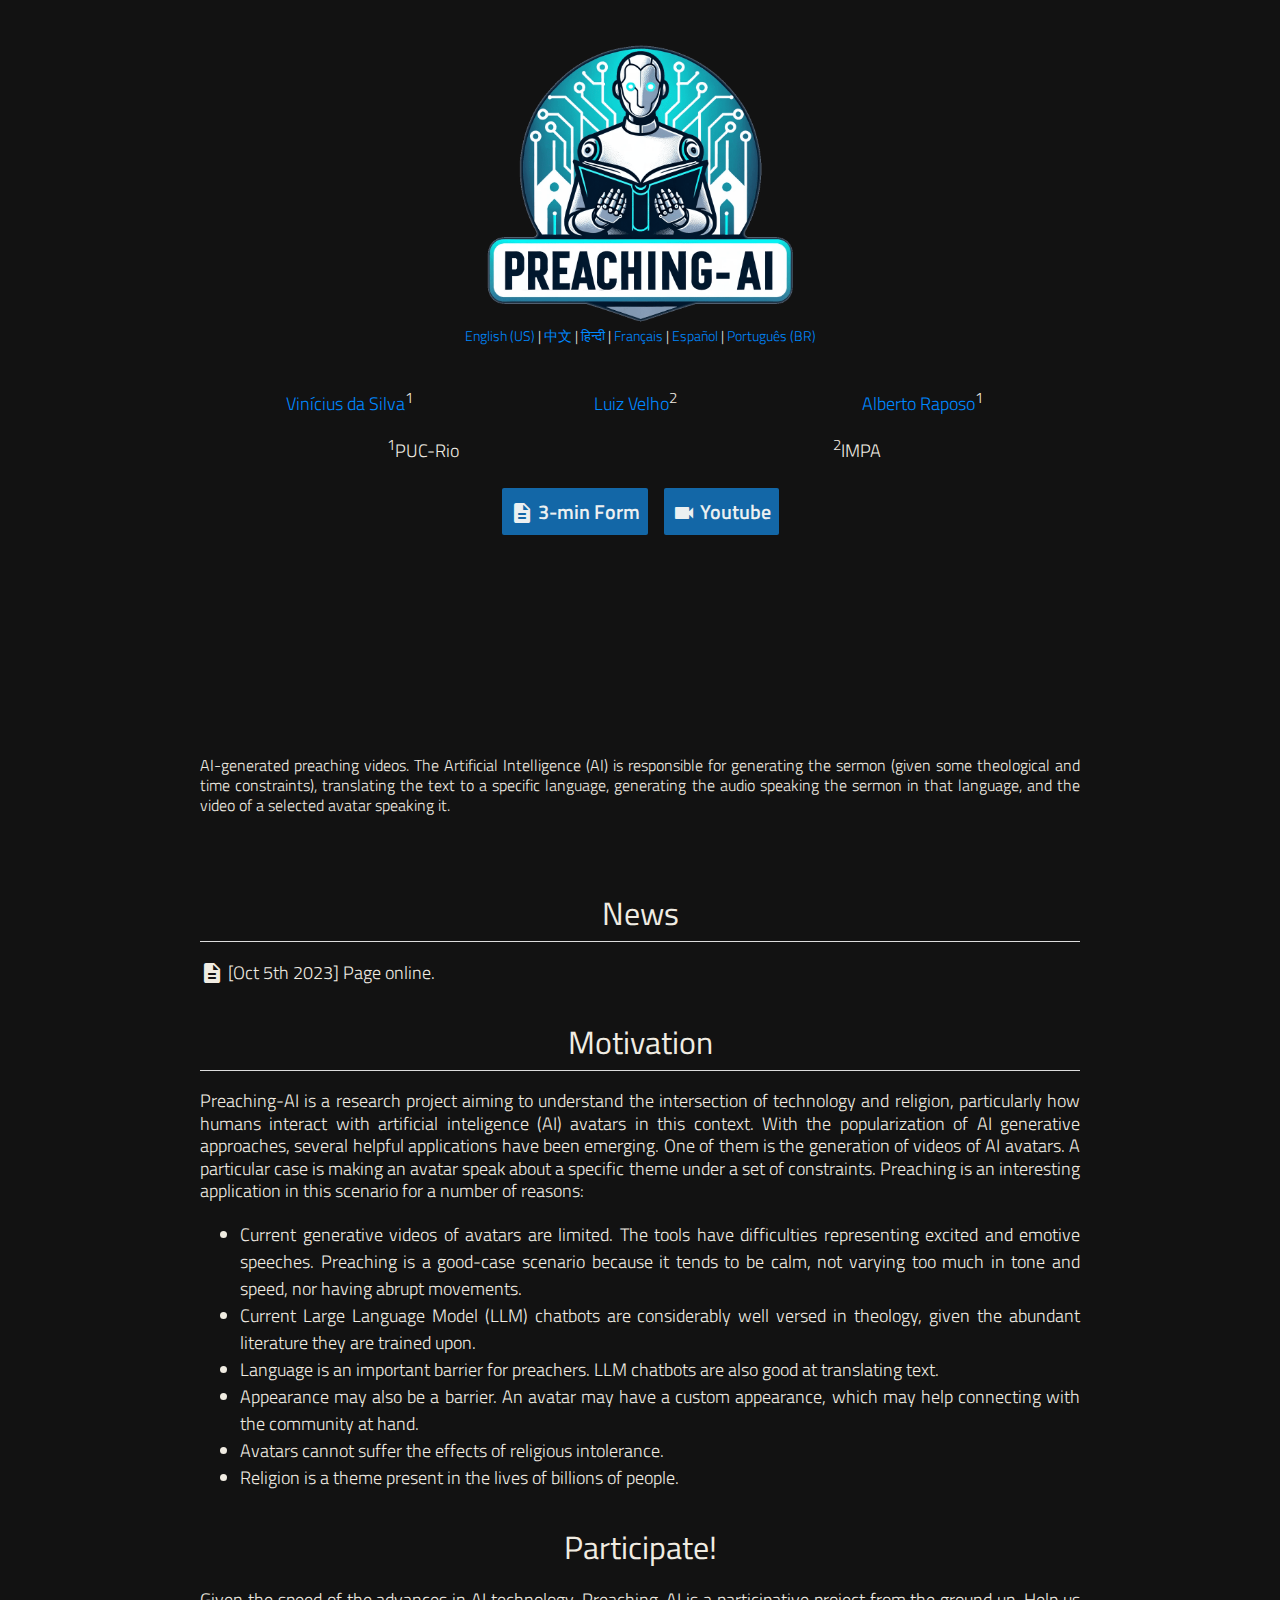
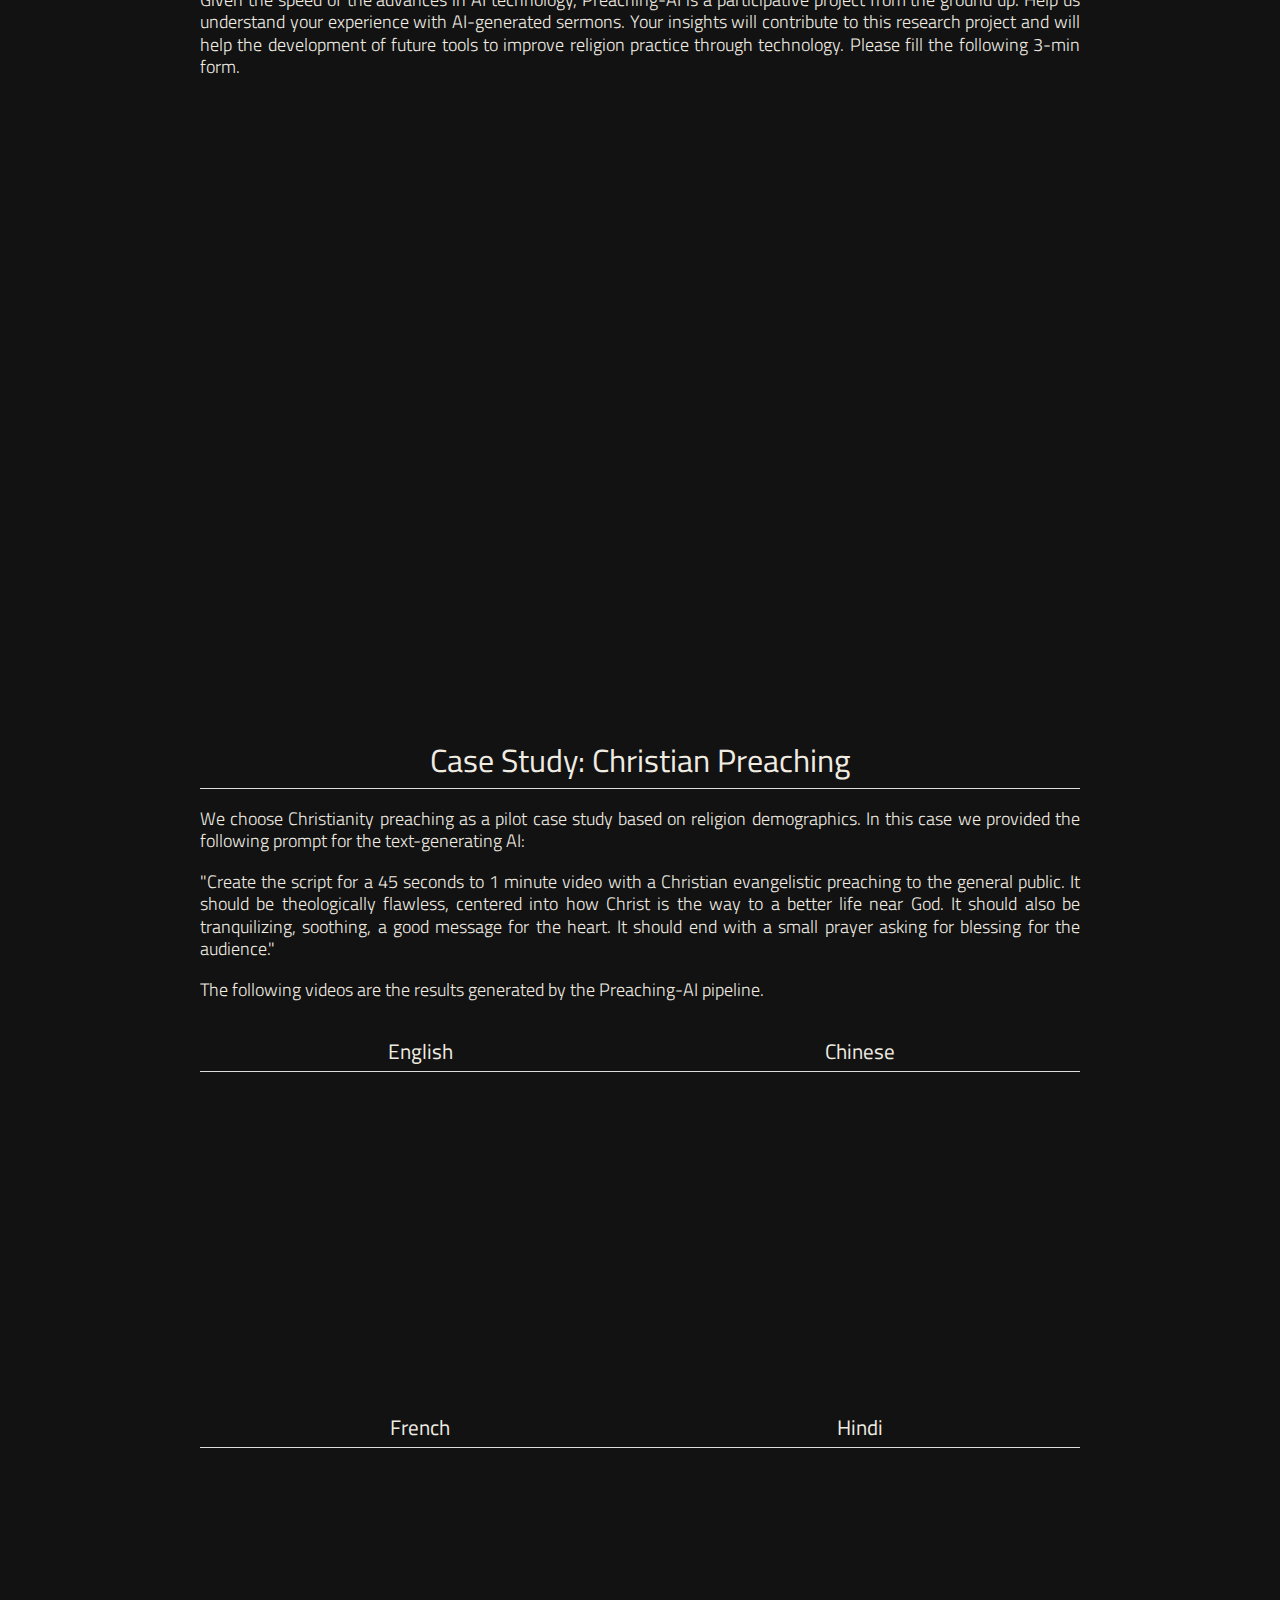
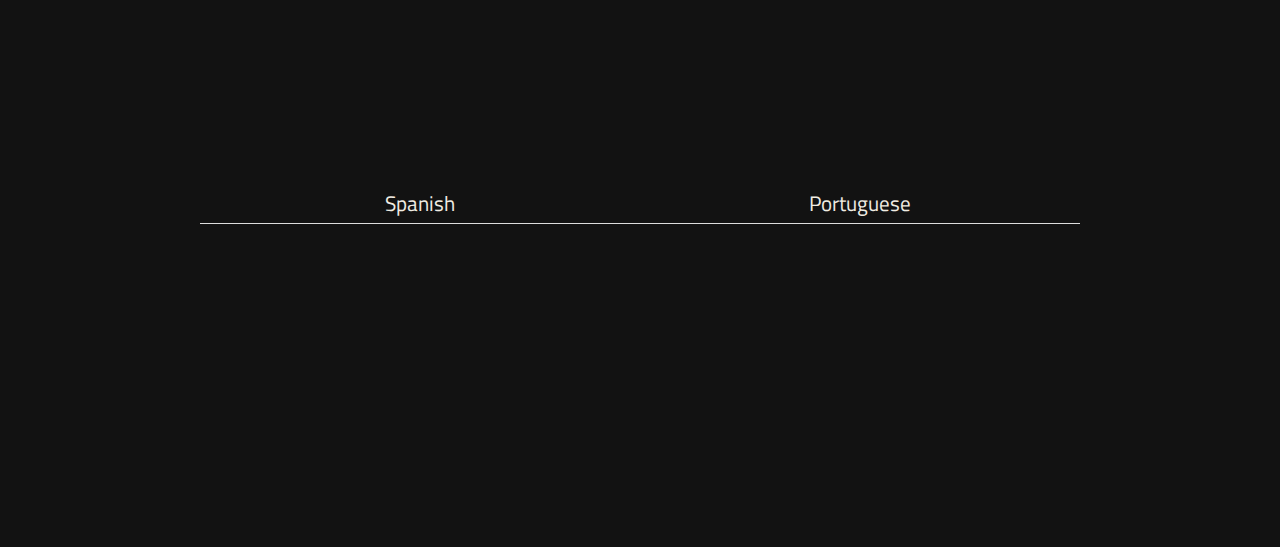
==== docs/index.html @ 4f1f1873 "Updating English video." ====
<!DOCTYPE html>
<meta charset="utf-8">

<html>

<link href='https://fonts.googleapis.com/css?family=Titillium+Web:400,600,400italic,600italic,300,300italic' rel='stylesheet' type='text/css'>
<head>
    <title>Preaching-AI</title>
    <meta property="og:description" content="Preaching-AI"/>
    <meta property="og:image" itemprop="image" content="https://dsilvavinicius.github.io/nise/assets/representative.jpg">
    <link href="https://fonts.googleapis.com/css2?family=Material+Icons" rel="stylesheet">
    <link rel='stylesheet' type='text/css' href='styles.css'/>

    <meta name="twitter:card" content="summary_large_image">
    <meta name="twitter:creator" content="@dsilvavinicius">
    <meta name="twitter:title" content="Preaching-AI">
    <meta name="twitter:description" content="Preaching-AI is a research project aiming to understand the intersection of technology and religion, particularly how humans interact with artificial inteligence (AI) in this context.">
    <meta name="twitter:image" content="https://dsilvavinicius.github.io/nise/assets/representative.jpg">

    <meta name="viewport" content="width=device-width, initial-scale=1">
</head>

<script src="https://cdn.mathjax.org/mathjax/latest/MathJax.js?config=TeX-AMS-MML_HTMLorMML" type="text/javascript"></script>

<body>
<div class="container">
    <div class="paper-title">
        <img src="assets/logo.png" alt="logo" class="logo">
    </div>

    <div class="language-selector">
        <a href="index.html">English (US)</a> |
        <a href="zh.html">中文</a> |
        <a href="hi.html">हिन्दी</a> |
        <a href="fr.html">Français</a> |
        <a href="es.html">Español</a> |
        <a href="pt-br.html">Português (BR)</a>
    </div>

    <div id="authors">
        <div class="author-row">
            <div class="col-3 text-center"><a href="https://dsilvavinicius.github.io">Vinícius da Silva</a><sup>1</sup></div>
            <div class="col-3 text-center"><a href="https://lvelho.impa.br/">Luiz Velho</a><sup>2</sup></div>
            <div class="col-3 text-center"><a href="https://www.inf.puc-rio.br/blog/professor/alberto-barbosa-raposo/">Alberto Raposo</a><sup>1</sup></div>
        </div>

        <div class="affil-row">
            <div class="col-2 text-center"><sup>1</sup>PUC-Rio</div>
            <div class="col-2 text-center"><sup>2</sup>IMPA</div>
        </div>

        <div style="clear: both">
            <div class="paper-btn-parent">
                <a class="paper-btn" href="https://forms.gle/DBkFAYzbQ9UfWMyX9">
                    <span class="material-icons"> description </span>
                    3-min Form
                </a>
                <a class="paper-btn" href="https://www.youtube.com/channel/UCWRkxIPqsL6AJ7rKjx79SyA">
                    <span class="material-icons"> videocam </span>
                    Youtube
                </a>
                <!--<a class="paper-btn" href="https://github.com/dsilvavinicius/nise">
                    <span class="material-icons"> code </span>
                    Code
                </a>-->
            </div>
        </div>
    </div>
    </div>

    <section id="teaser-videos">
        <!--
        <figure style="width: 33%; float: left">
            <p class="caption_bold">
                Coarse
            </p>
        </figure>

        <figure style="width: 33%; float: left">
            <p class="caption_bold">
                Neural Implicit Normal Mapping
            </p>
        </figure>

        <figure style="width: 33%; float: left">
            <p class="caption_bold">
                Baseline
            </p>
        </figure>
        -->

        <figure style="width: 100%; float: left">
            <video class="centered" width="100%" autoplay muted loop playsinline>
                <source src="assets/Preaching-AI - Teaser.mp4" type="video/mp4">
                Your browser does not support the video tag.
            </video>
        </figure>

        <figure style="width: 100%; float: left">
            <p class="caption_justify">
                AI-generated preaching videos. The Artificial Intelligence (AI) is responsible for generating the sermon (given some theological and time constraints), translating the text to a specific language, generating the audio speaking the sermon in that language, and the video of a selected avatar speaking it.
            </p>
        </figure>
    </section>

    <section id="news">
        <h2>News</h2>
        <hr>
        <div class="row">
            <!-- <div><span class="material-icons"> description </span> [Jul 14th 2023] Paper accepted to #ICCV23.
            <blockquote class="twitter-tweet" data-theme="dark"><p lang="en" dir="ltr">📢New ICCV Paper: Neural Surface Evolution!📢<br>Do you want to evolve your implicit surface using the Level Set equation without any supervision at the boundary conditions or using discretized methods such as FEM? Follow the 🧵 (rendering powered by <a href="https://twitter.com/nvidiaomniverse?ref_src=twsrc%5Etfw">@nvidiaomniverse</a>). <a href="https://t.co/sofIf7pqpI">pic.twitter.com/sofIf7pqpI</a></p>&mdash; Vinícius da Silva (@dsilvavinicius) <a href="https://twitter.com/dsilvavinicius/status/1679991981718609925?ref_src=twsrc%5Etfw">July 14, 2023</a></blockquote> <script async src="https://platform.twitter.com/widgets.js" charset="utf-8"></script></div>
            <div><span class="material-icons"> description </span> [Jul 20th 2023] Page online.</div> -->
            <div><span class="material-icons"> description </span> [Oct 5th 2023] Page online.
        </div>
    </section>

    <section id="Motivation" style="text-align: justify;"/>
        <h2>Motivation</h2>
        <hr>
        <p>
            Preaching-AI is a research project aiming to understand the intersection of technology and religion, particularly how humans interact with artificial inteligence (AI) avatars in this context. With the popularization of AI generative approaches, several helpful applications have been emerging. One of them is the generation of videos of AI avatars. A particular case is making an avatar speak about a specific theme under a set of constraints. Preaching is an interesting application in this scenario for a number of reasons:
            
            <ul>
                <li>Current generative videos of avatars are limited. The tools have difficulties representing excited and emotive speeches. Preaching is a good-case scenario because it tends to be calm, not varying too much in tone and speed, nor having abrupt movements.</li>
                <li>Current Large Language Model (LLM) chatbots are considerably well versed in theology, given the abundant literature they are trained upon.</li>
                <li>Language is an important barrier for preachers. LLM chatbots are also good at translating text.</li>
                <li>Appearance may also be a barrier. An avatar may have a custom appearance, which may help connecting with the community at hand.</li>
                <li>Avatars cannot suffer the effects of religious intolerance.</li>
                <li>Religion is a theme present in the lives of billions of people.</li>
            </ul>
        </p>
    </section>

    <section id="Motivation" style="text-align: justify;"/>
        <h2>Participate!</h2>
        <p>
            Given the speed of the advances in AI technology, Preaching-AI is a participative project from the ground up. Help us understand your experience with AI-generated sermons. Your insights will contribute to this research project and will help the development of future tools to improve religion practice through technology. Please fill the following 3-min form.
        </p>
        <iframe src="https://docs.google.com/forms/d/e/1FAIpQLSdKQbRvoeYZlx_Znhz4gz9e3BhIc6uh0e1NttCXbsrToUoEcg/viewform?embedded=true" width="100%" height="600" frameborder="0" marginheight="0" marginwidth="0">Loading…</iframe>
    </section>

    <section id="results">
        <h2>Case Study: Christian Preaching</h2>
        <hr>

        <p>We choose Christianity preaching as a pilot case study based on religion demographics. In this case we provided the following prompt for the text-generating AI:</p>
        
        <p>"Create the script for a 45 seconds to 1 minute video with a Christian evangelistic preaching to the general public. It should be theologically flawless, centered into how Christ is the way to a better life near God. It should also be tranquilizing, soothing, a good message for the heart. It should end with a small prayer asking for blessing for the audience."</p>

        <p>The following videos are the results generated by the Preaching-AI pipeline.</p>

        <div>
            <div class="col-2 text-center">
                <h3>English</h3>
                <hr>

                <iframe width="100%" height="315" src="https://www.youtube.com/embed/Kr_cMxd1kLs?si=VYQhXsB5ZoEqIhjV" title="YouTube video player" frameborder="0" allow="accelerometer; autoplay; clipboard-write; encrypted-media; gyroscope; picture-in-picture; web-share" allowfullscreen></iframe>
            </div>

            <div class="col-2 text-center">
                <h3>Chinese</h3>
                <hr>

                <iframe width="100%" height="315" src="https://www.youtube.com/embed/rbPN_7KRjfU?si=ZE5kRnNggbh0xbcU" title="YouTube video player" frameborder="0" allow="accelerometer; autoplay; clipboard-write; encrypted-media; gyroscope; picture-in-picture; web-share" allowfullscreen></iframe>
            </div>
        </div>

        <div>
            <div class="col-2 text-center">
                <h3>French</h3>
                <hr>

                <iframe width="100%" height="315" src="https://www.youtube.com/embed/KiviV3fagpM?si=eQ_5imb-RYiLsm_2" title="YouTube video player" frameborder="0" allow="accelerometer; autoplay; clipboard-write; encrypted-media; gyroscope; picture-in-picture; web-share" allowfullscreen></iframe>
            </div>

            <div class="col-2 text-center">
                <h3>Hindi</h3>
                <hr>
                
                <iframe width="100%" height="315" src="https://www.youtube.com/embed/XmOm7fHPX_U?si=9hSwqwnhrHlfv685" title="YouTube video player" frameborder="0" allow="accelerometer; autoplay; clipboard-write; encrypted-media; gyroscope; picture-in-picture; web-share" allowfullscreen></iframe>
            </div>
        </div>

        <div>
            <div class="col-2 text-center">
                <h3>Spanish</h3>
                <hr>

                <iframe width="100%" height="315" src="https://www.youtube.com/embed/X7bOlndpSxw?si=RcIdomWo3l6pzvPI" title="YouTube video player" frameborder="0" allow="accelerometer; autoplay; clipboard-write; encrypted-media; gyroscope; picture-in-picture; web-share" allowfullscreen></iframe>
            </div>

            <div class="col-2 text-center">
                <h3>Portuguese</h3>
                <hr>

                <iframe width="100%" height="315" src="https://www.youtube.com/embed/LdRAlnaVEh4?si=HJFpdxWHk2mZoxmD" title="YouTube video player" frameborder="0" allow="accelerometer; autoplay; clipboard-write; encrypted-media; gyroscope; picture-in-picture; web-share" allowfullscreen></iframe>
            </div>
        </div>
    </section>

    <!-- <section id="paper">
        <h2>Paper</h2>
        <hr>
        <div class="flex-row">
            <div style="box-sizing: border-box; padding: 16px; margin: auto;">
                <a href="https://visgraf.impa.br/papers/i4d-iccv2023-reb.pdf"><img class="screenshot" src="assets/paper-thumbnail.png"></a>
            </div>
            <div style="width: 60%">
                <p><b>Neural Implicit Surface Evolution</b></p>
                <p>Tiago Novello, Vinícius da Silva, Guilherme Schardong, Luiz Schirmer, Hélio Lopes and Luiz Velho</p>

                <div><span class="material-icons"> description </span><a href="https://visgraf.impa.br/papers/i4d-iccv2023-reb.pdf"> Paper preprint (PDF)</a></div>
                <div><span class="material-icons"> insert_comment </span><a href="assets/novello2023neural.bib"> BibTeX</a></div>
                <div><span class="material-icons"> videocam </span><a href="https://youtu.be/8NqwLkhaRBU"> Video</a></div>

                <p>Please send feedback and questions to <a href="https://sites.google.com/site/tiagonovellodebrito">Tiago Novello</a>.</p>
            </div>
        </div>
    </section>

    <section id="bibtex">
        <h2>Citation</h2>
        <hr>
        <pre style="background-color:#121212;"><code>@inproceedings{novello2022neural,
    title = {Neural Implicit Surface Evolution},
    author = {Novello, Tiago and da Silva, Vin\'icius and Schardong, Guilherme and Schirmer,
        Luiz and Lopes, H\'elio and Velho, Luiz},
    booktitle={Proceedings of the IEEE/CVF international conference on computer vision},
    year = {2023}
} 

</code></pre>
    </section>

    <section id="acknowledgements">
        <h2>Acknowledgements</h2>
        <hr>
        <div class="row">
            <p>
            We would like to thank
            <a href="https://tovacinni.github.io">Towaki Takikawa</a>,
            <a href="https://joeylitalien.github.io">Joey Litalien</a>,
            <a href="https://kangxue.org/">Kangxue Yin</a>,
            <a href="https://scholar.google.de/citations?user=rFd-DiAAAAAJ">Karsten Kreis</a>,
            <a href="https://research.nvidia.com/person/charles-loop">Charles Loop</a>,
            <a href="http://www.cim.mcgill.ca/~derek/">Derek Nowrouzezahrai</a>,
            <a href="https://www.cs.toronto.edu/~jacobson/">Alec Jacobson</a>,
            <a href="https://casual-effects.com/">Morgan McGuire</a> and
            <a href="https://www.cs.toronto.edu/~fidler/">Sanja Fidler</a>
            for licensing the code of the paper <a href="https://nv-tlabs.github.io/nglod/">Neural Geometric Level of Detail:
                Real-time Rendering with Implicit 3D Surfaces</a> and project page under the <a href=https://opensource.org/licenses/MIT>MIT License</a>. This website is based on that page.
            <br/>
            <br/>
            <em>We also thank the <a href="https://graphics.stanford.edu">Stanford Computer Graphics Laboratory</a> for the Bunny, Dragon, Armadillo, and Happy Buddha, acquired through the <a href="http://graphics.stanford.edu/data/3Dscanrep/">Stanford 3D scan repository</a>. Finally, we thank <a href="https://www.cs.cmu.edu/~kmcrane/Projects/ModelRepository/">Keenan Crane</a> for the Spot and Bob models.
            </p>
        </div>
    </section>-->
</div>
</body>

</html>
---- docs/styles.css ----
body {
	font-family: "Titillium Web", "HelveticaNeue-Light", "Helvetica Neue Light", "Helvetica Neue", Helvetica, Arial, "Lucida Grande", sans-serif;
	font-weight: 300;
	font-size: 17px;
	margin-left: auto;
	margin-right: auto;
	max-width: 900px;
    width: 100%;
	background-color: #121212;
}

@media (max-width: 768px) {
    body {
        font-size: 15px;
    }
}

h1 {
	font-weight:300;
	line-height: 0.0em;
	color: #f0ece2;
}
h2 {
	font-size: 1.75em;
}
a:link,a:visited {
	color: #0088ff;
	text-decoration: none;
}
a:hover {
	color: #0065b3;
}
h1, h2, h3 {
	text-align: center;
}
h1 {
	font-size: 40px;
	font-weight: 500;
}
h2, h3 {
	font-weight: 400;
	margin: 16px 0px 4px 0px;
}
.paper-title {
	padding: 0px 0px 0px 0px;
	text-align: center;
}
.logo {
    width: 350px; /* makes the logo the same height as the text line */
    height: auto; /* keeps the original aspect ratio of the logo */
	margin-bottom: -40px;
}
.language-selector {
	text-align: center;
	color: #f0ece2;
	font-size: 14px;
	padding: 0px 0px 40px 0px;
}
section {
	margin: 32px 10px 32px 10px;
	text-align: justify;
	clear: both;
	color: #f0ece2;
	font-size: 18px;
}
.col-5 {
	 width: 20%;
	 float: left;
}
.col-4 {
	 width: 25%;
	 float: left;
}
.col-3 {
	 width: 33%;
	 float: left;
}
.col-2 {
	 width: 50%;
	 float: left;
}
.row, .author-row, .affil-row {
	 overflow: auto;
	 color: #f0ece2;
}
.author-row, .affil-row {
	font-size: 18px;
}
.row {
	margin: 16px 0px 16px 0px;
}
.authors {
	font-size: 18px;
}
.affil-row {
	margin-top: 16px;
}
.teaser {
	max-width: 100%;
}
.text-center {
	text-align: center;
}
.screenshot {
	width: 256px;
	border: 1px solid #ddd;
}
.screenshot-lg {
	width: 512px;
	border: 1px solid #ddd;
	display: block;
  	margin-left: auto;
  	margin-right: auto;
}
.screenshot-el {
	margin-bottom: 16px;
}
hr {
	height: 1px;
	border: 0;
	border-top: 1px solid #ddd;
	margin: 0;
}
.material-icons {
	vertical-align: -6px;
}
p {
	line-height: 1.25em;
}
.caption_justify {
	font-size: 16px;
	/*font-style: italic;*/
	/*color: #666;*/
	text-align: justify;
	margin-top: 0px;
	margin-bottom: 64px;
}
.caption {
	font-size: 16px;
	/*font-style: italic;*/
	/*color: #666;*/
	text-align: center;
	margin-top: 8px;
	margin-bottom: 64px;
}
.caption_inline {
	font-size: 16px;
	/*font-style: italic;*/
	/*color: #666;*/
	text-align: center;
	margin-top: 8px;
	margin-bottom: 0px;
}
.caption_bold {
	font-size: 16px;
	/*font-style: italic;*/
	/*color: #666;*/
	text-align: center;
	margin-top: 0px;
	margin-bottom: 0px;
	font-weight: bold;
}
video {
	display: block;
	margin: auto;
}
figure {
	display: block;
	margin: auto;
	margin-top: 10px;
	margin-bottom: 10px;
}
#bibtex pre {
	font-size: 14px;
	background-color: #eee;
	padding: 16px;
}
.blue {
	color: #2c82c9;
	font-weight: bold;
}
.orange {
	color: #d35400;
	font-weight: bold;
}
.flex-row {
	display: flex;
	flex-flow: row wrap;
	justify-content: space-around;
	padding: 0;
	margin: 0;
	list-style: none;
}
.paper-btn {
  position: relative;
  text-align: center;

  display: inline-block;
  margin: 8px;
  padding: 8px 8px;

  border-width: 0;
  outline: none;
  border-radius: 2px;

  background-color: #1367a7;
  color: #ecf0f1 !important;
  font-size: 20px;
  /*width: 130px;*/
  font-weight: 600;
}
.paper-btn-parent {
	display: flex;
	justify-content: center;
	margin: 16px 0px;
}
.paper-btn:hover {
	opacity: 0.85;
}
.container {
	margin-left: auto;
	margin-right: auto;
	padding-left: 16px;
	padding-right: 16px;
}
.venue {
	color: #1367a7;
}
.fig_overview, .fig_lod_cond {
	margin: 0;
	padding: 0;
	display: block;
	text-align: center;
}
.fig_overview {
	width: 50%;
}
.fig_lod_cond {
	width: 43.5%;
}
.overview_img {
	width: 100%;
}
mark {
	background-color: #121212;
	font-style: italic;
	font-weight: bold;
	color: #f0ece2;
}
mark.red {
    color:#ff0000;
}

mark.blue {
    color:#1367a7;
}

mark.black {
    color: gray;
}
sub {
	font-style: italic;
	font-weight: bold;
}
sub.red {
	color:#ff0000;
}
sub.blue {
    color:#1367a7;
}
sub.black {
    color:#000000;
}
code {
	background-color: #121212;
}
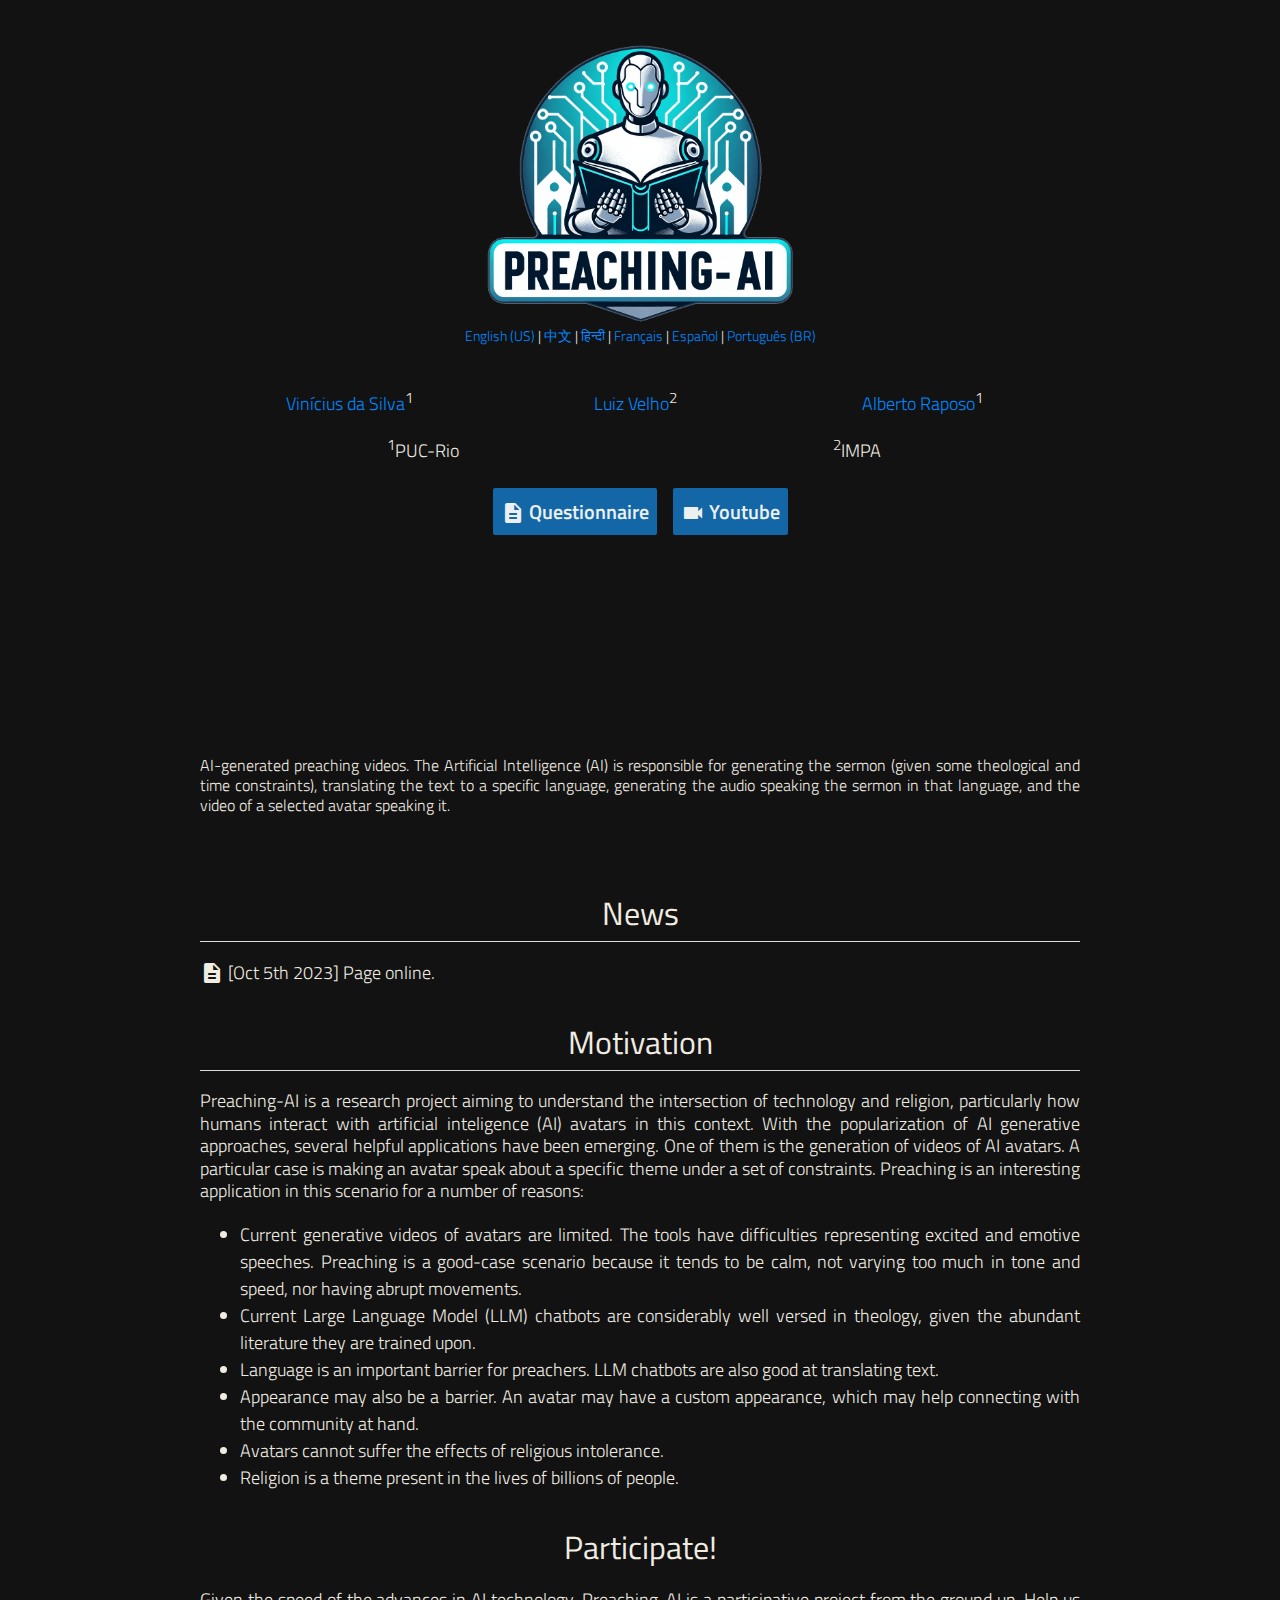
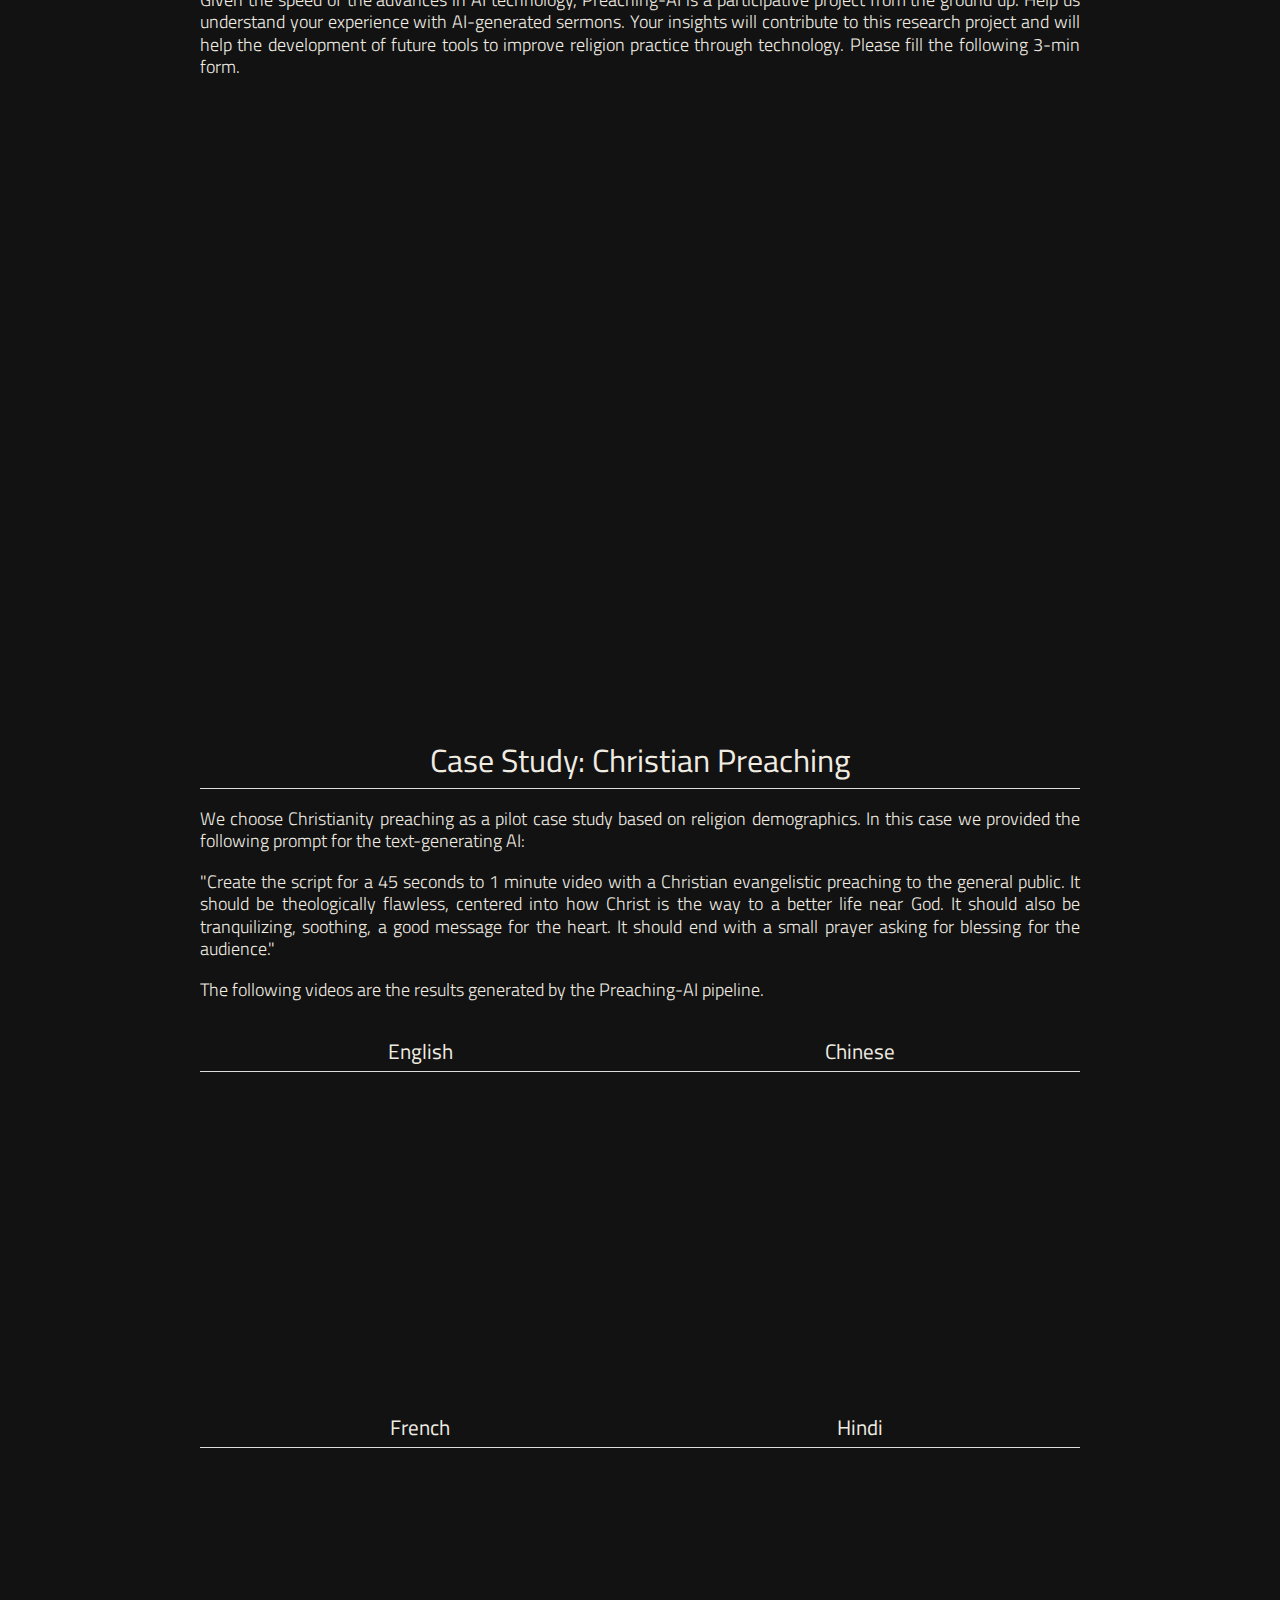
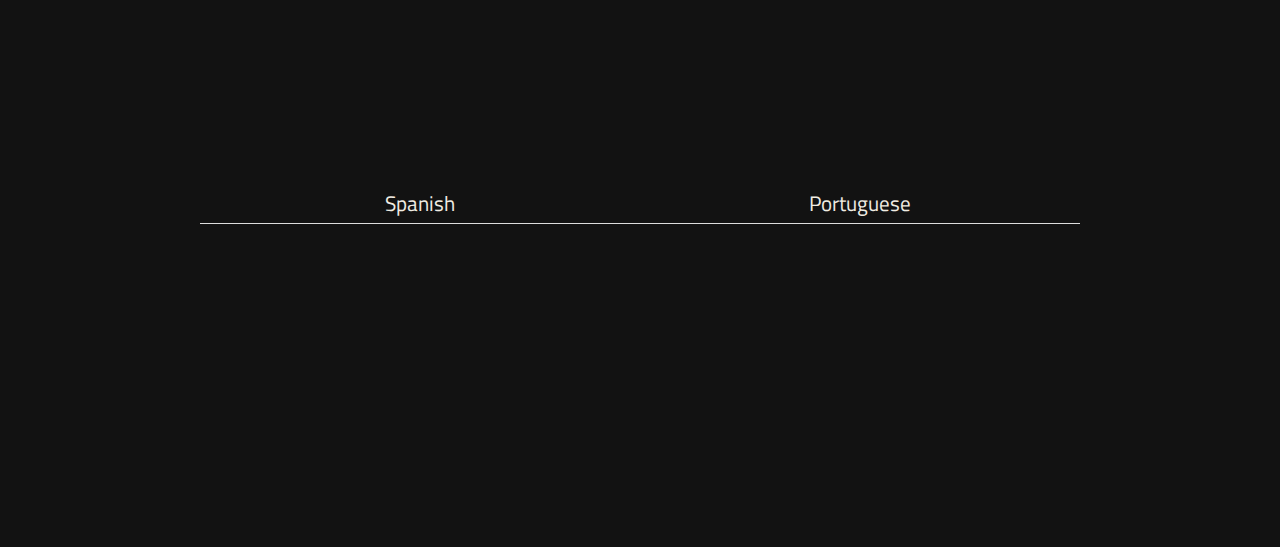
==== commit 16bc47b0: "Changing form to questionnaire." ====
--- a/docs/index.html
+++ b/docs/index.html
@@ -53,7 +53,7 @@
             <div class="paper-btn-parent">
                 <a class="paper-btn" href="https://forms.gle/DBkFAYzbQ9UfWMyX9">
                     <span class="material-icons"> description </span>
-                    3-min Form
+                    Questionnaire
                 </a>
                 <a class="paper-btn" href="https://www.youtube.com/channel/UCWRkxIPqsL6AJ7rKjx79SyA">
                     <span class="material-icons"> videocam </span>
@@ -161,7 +161,7 @@
                 <h3>Chinese</h3>
                 <hr>
 
-                <iframe width="100%" height="315" src="https://www.youtube.com/embed/rbPN_7KRjfU?si=ZE5kRnNggbh0xbcU" title="YouTube video player" frameborder="0" allow="accelerometer; autoplay; clipboard-write; encrypted-media; gyroscope; picture-in-picture; web-share" allowfullscreen></iframe>
+                <iframe width="100%" height="315" src="https://www.youtube.com/embed/OxCjA92tg_c?si=PPJvSecm_JAlp8l0" title="YouTube video player" frameborder="0" allow="accelerometer; autoplay; clipboard-write; encrypted-media; gyroscope; picture-in-picture; web-share" allowfullscreen></iframe>
             </div>
         </div>
 
@@ -169,15 +169,14 @@
             <div class="col-2 text-center">
                 <h3>French</h3>
                 <hr>
-
-                <iframe width="100%" height="315" src="https://www.youtube.com/embed/KiviV3fagpM?si=eQ_5imb-RYiLsm_2" title="YouTube video player" frameborder="0" allow="accelerometer; autoplay; clipboard-write; encrypted-media; gyroscope; picture-in-picture; web-share" allowfullscreen></iframe>
+                <iframe width="100%" height="315" src="https://www.youtube.com/embed/S9VuLCqhv68?si=fTV6AIEJFY4zUh9b" title="YouTube video player" frameborder="0" allow="accelerometer; autoplay; clipboard-write; encrypted-media; gyroscope; picture-in-picture; web-share" allowfullscreen></iframe>
             </div>
 
             <div class="col-2 text-center">
                 <h3>Hindi</h3>
                 <hr>
-                
-                <iframe width="100%" height="315" src="https://www.youtube.com/embed/XmOm7fHPX_U?si=9hSwqwnhrHlfv685" title="YouTube video player" frameborder="0" allow="accelerometer; autoplay; clipboard-write; encrypted-media; gyroscope; picture-in-picture; web-share" allowfullscreen></iframe>
+
+                <iframe width="100%" height="315" src="https://www.youtube.com/embed/8iYZ71yq-jY?si=HoFHWejHCzJGdb9D" title="YouTube video player" frameborder="0" allow="accelerometer; autoplay; clipboard-write; encrypted-media; gyroscope; picture-in-picture; web-share" allowfullscreen></iframe>
             </div>
         </div>
 
@@ -186,14 +185,14 @@
                 <h3>Spanish</h3>
                 <hr>
 
-                <iframe width="100%" height="315" src="https://www.youtube.com/embed/X7bOlndpSxw?si=RcIdomWo3l6pzvPI" title="YouTube video player" frameborder="0" allow="accelerometer; autoplay; clipboard-write; encrypted-media; gyroscope; picture-in-picture; web-share" allowfullscreen></iframe>
+                <iframe width="100%" height="315" src="https://www.youtube.com/embed/inSiu1EeIag?si=BeKyO-B3BAOZ1Bk0" title="YouTube video player" frameborder="0" allow="accelerometer; autoplay; clipboard-write; encrypted-media; gyroscope; picture-in-picture; web-share" allowfullscreen></iframe>
             </div>
 
             <div class="col-2 text-center">
                 <h3>Portuguese</h3>
                 <hr>
 
-                <iframe width="100%" height="315" src="https://www.youtube.com/embed/LdRAlnaVEh4?si=HJFpdxWHk2mZoxmD" title="YouTube video player" frameborder="0" allow="accelerometer; autoplay; clipboard-write; encrypted-media; gyroscope; picture-in-picture; web-share" allowfullscreen></iframe>
+                <iframe width="100%" height="315" src="https://www.youtube.com/embed/Th0Um1VKmfQ?si=qh5weHYxRE9CRuis" title="YouTube video player" frameborder="0" allow="accelerometer; autoplay; clipboard-write; encrypted-media; gyroscope; picture-in-picture; web-share" allowfullscreen></iframe>
             </div>
         </div>
     </section>
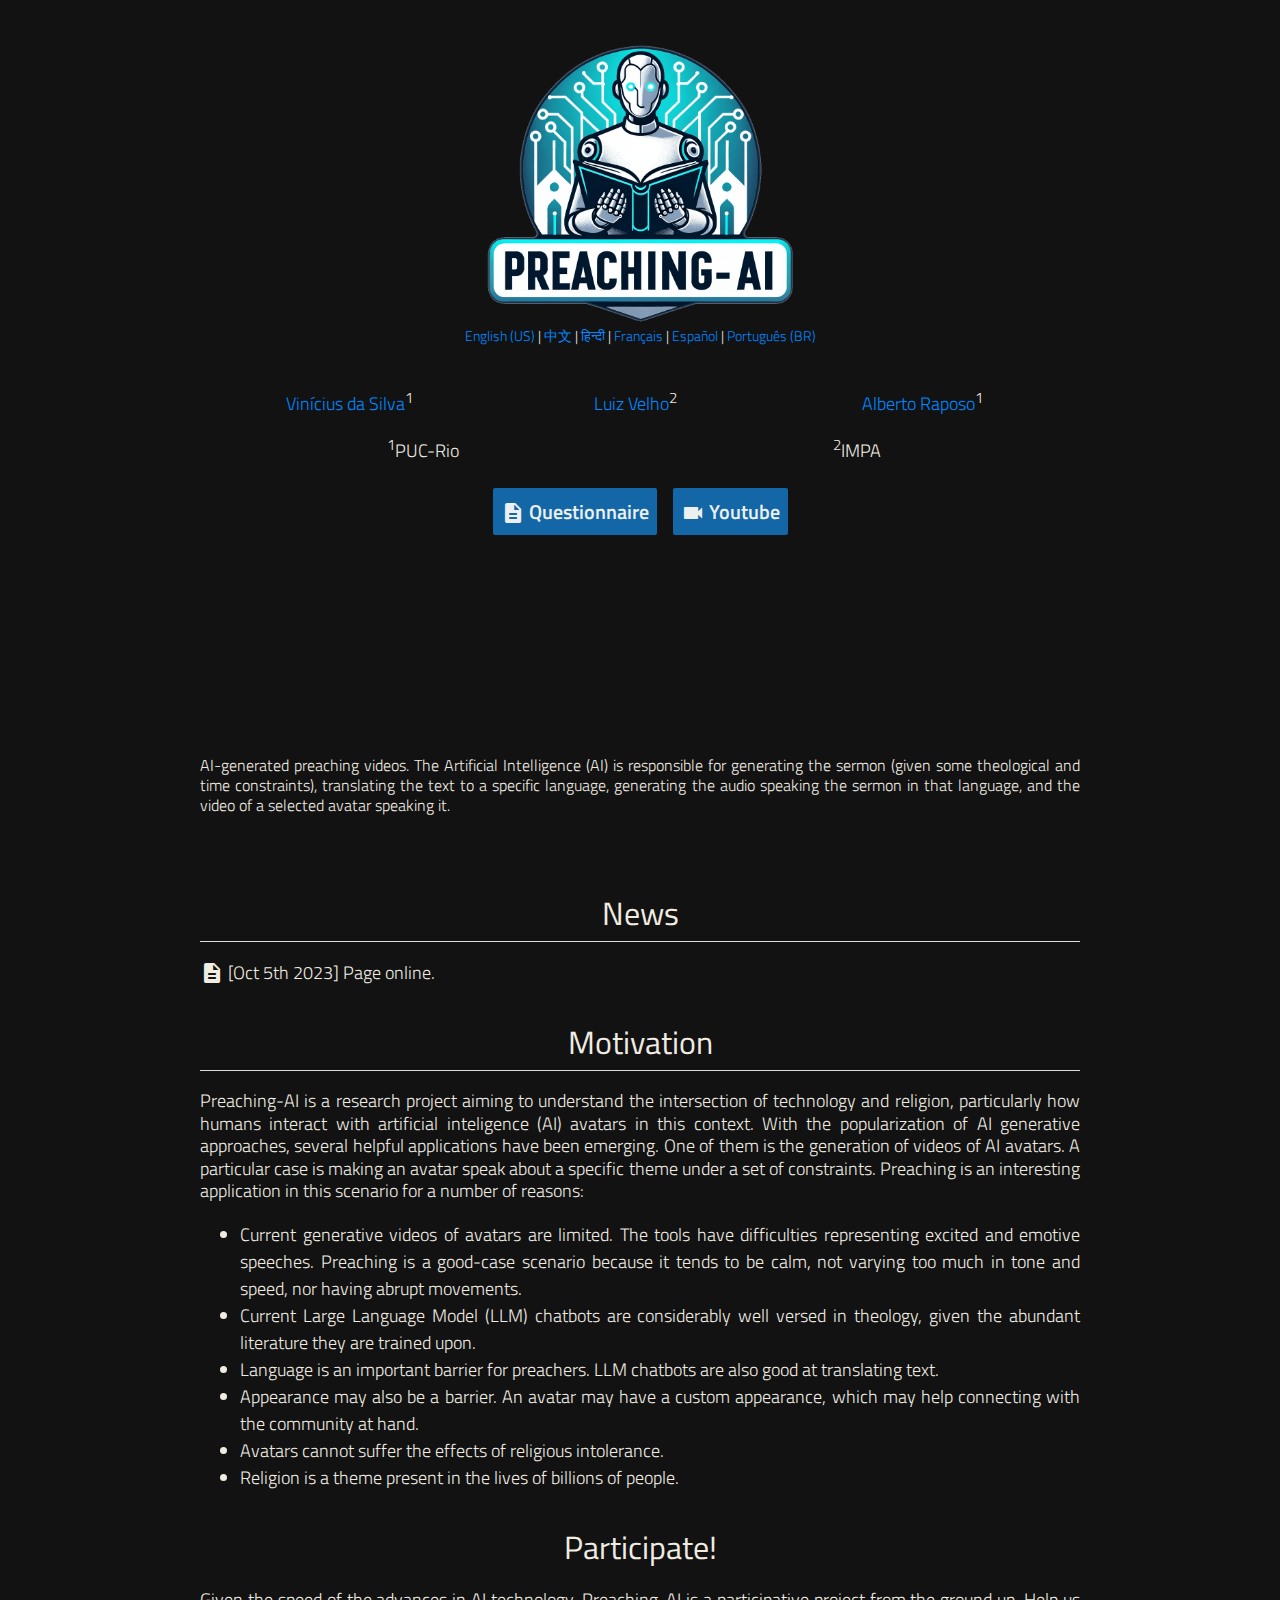
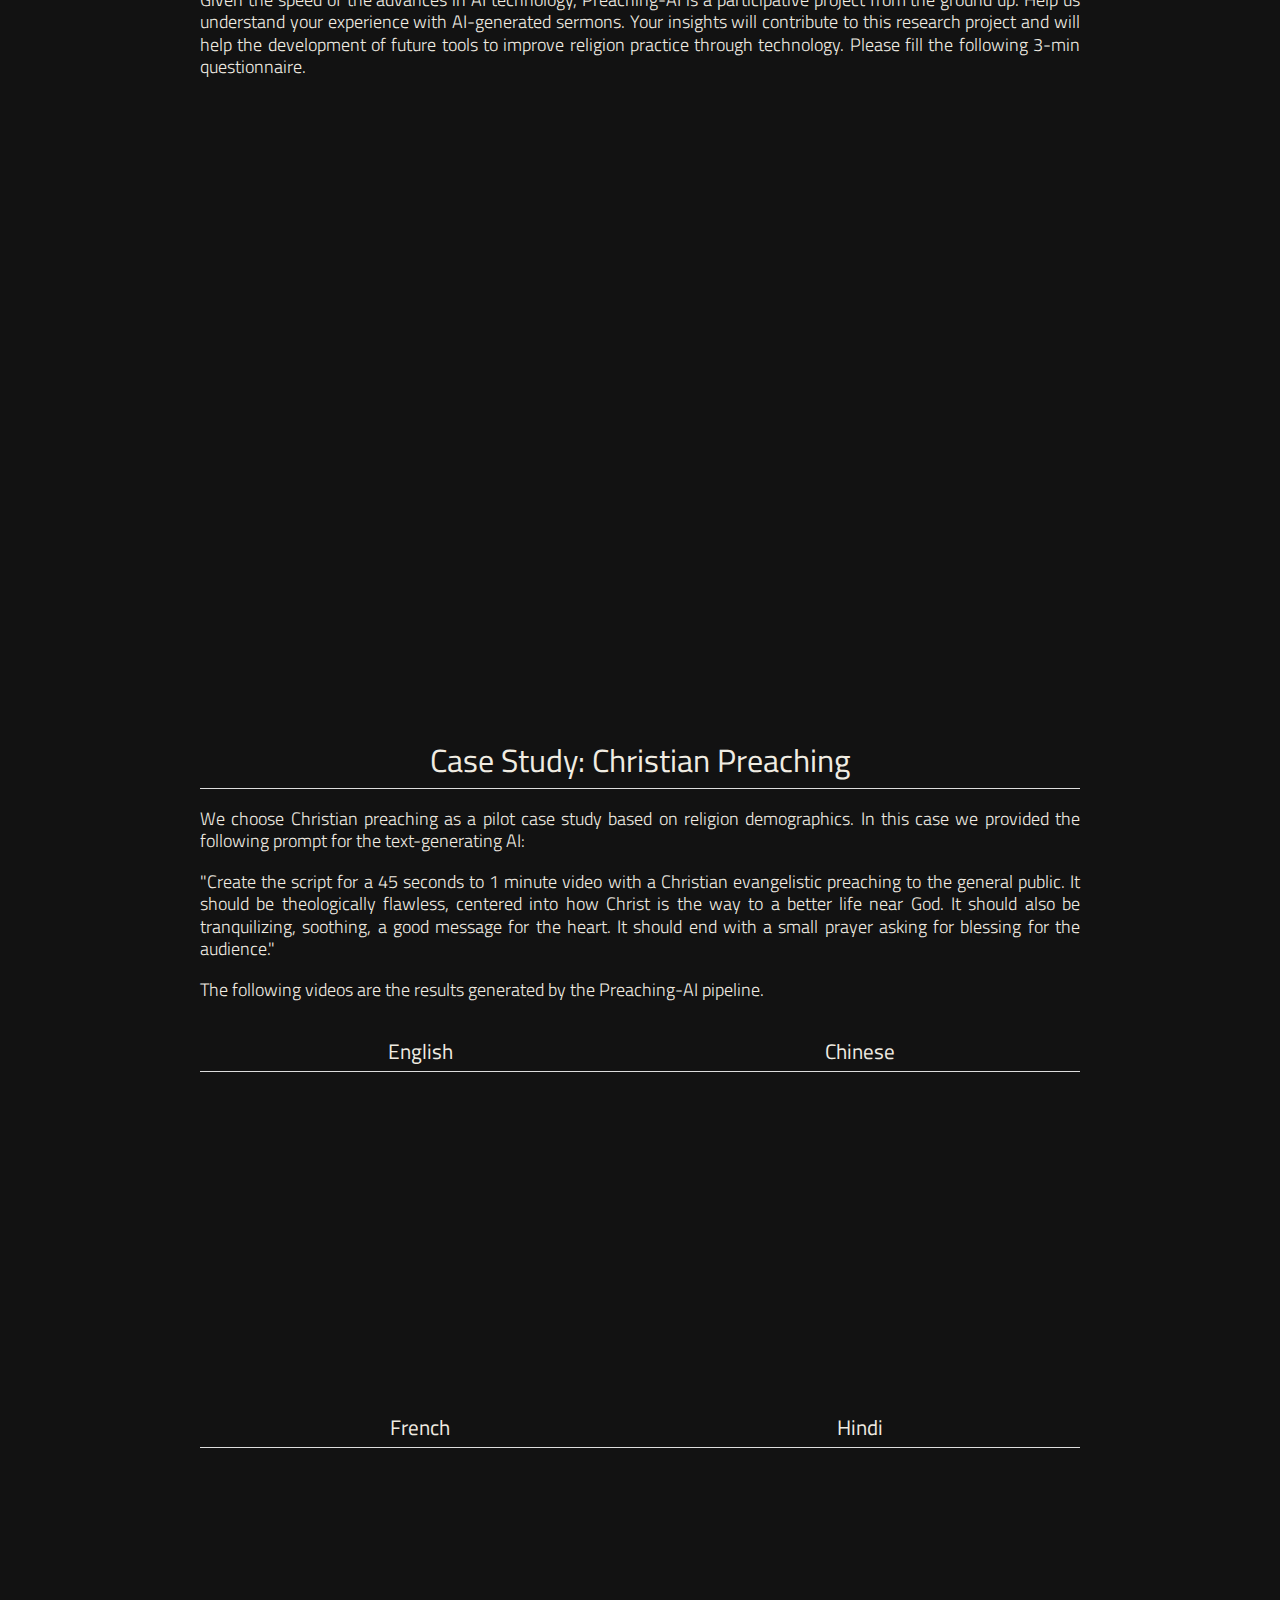
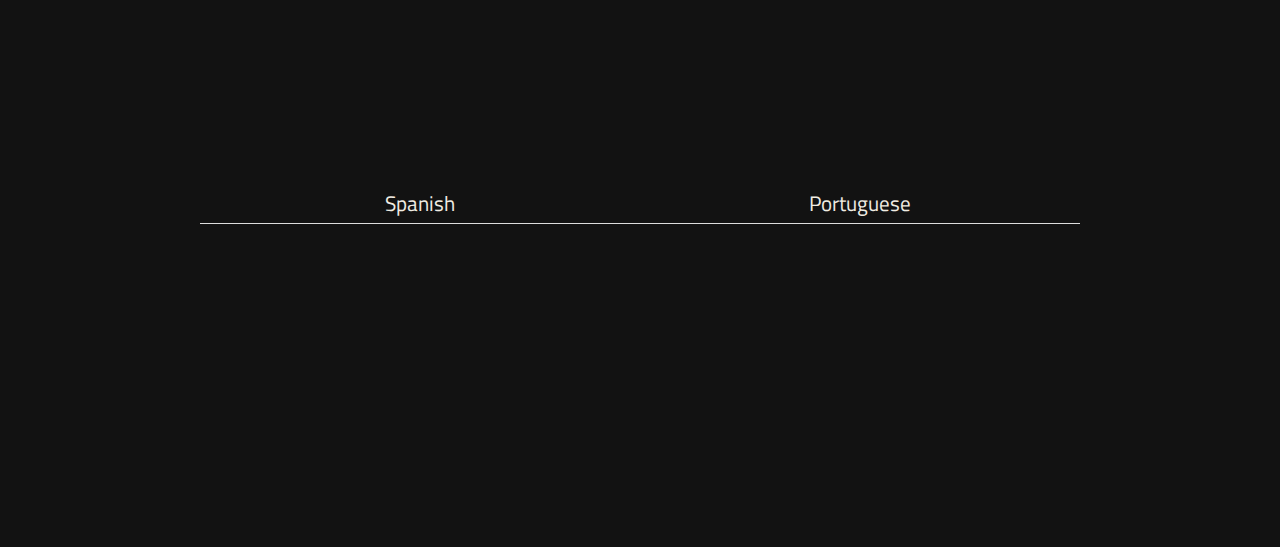
==== commit 796d4bb8: "Small fixes in the English page." ====
--- a/docs/index.html
+++ b/docs/index.html
@@ -134,7 +134,7 @@
     <section id="Motivation" style="text-align: justify;"/>
         <h2>Participate!</h2>
         <p>
-            Given the speed of the advances in AI technology, Preaching-AI is a participative project from the ground up. Help us understand your experience with AI-generated sermons. Your insights will contribute to this research project and will help the development of future tools to improve religion practice through technology. Please fill the following 3-min form.
+            Given the speed of the advances in AI technology, Preaching-AI is a participative project from the ground up. Help us understand your experience with AI-generated sermons. Your insights will contribute to this research project and will help the development of future tools to improve religion practice through technology. Please fill the following 3-min questionnaire.
         </p>
         <iframe src="https://docs.google.com/forms/d/e/1FAIpQLSdKQbRvoeYZlx_Znhz4gz9e3BhIc6uh0e1NttCXbsrToUoEcg/viewform?embedded=true" width="100%" height="600" frameborder="0" marginheight="0" marginwidth="0">Loading…</iframe>
     </section>
@@ -143,7 +143,7 @@
         <h2>Case Study: Christian Preaching</h2>
         <hr>
 
-        <p>We choose Christianity preaching as a pilot case study based on religion demographics. In this case we provided the following prompt for the text-generating AI:</p>
+        <p>We choose Christian preaching as a pilot case study based on religion demographics. In this case we provided the following prompt for the text-generating AI:</p>
         
         <p>"Create the script for a 45 seconds to 1 minute video with a Christian evangelistic preaching to the general public. It should be theologically flawless, centered into how Christ is the way to a better life near God. It should also be tranquilizing, soothing, a good message for the heart. It should end with a small prayer asking for blessing for the audience."</p>
 
